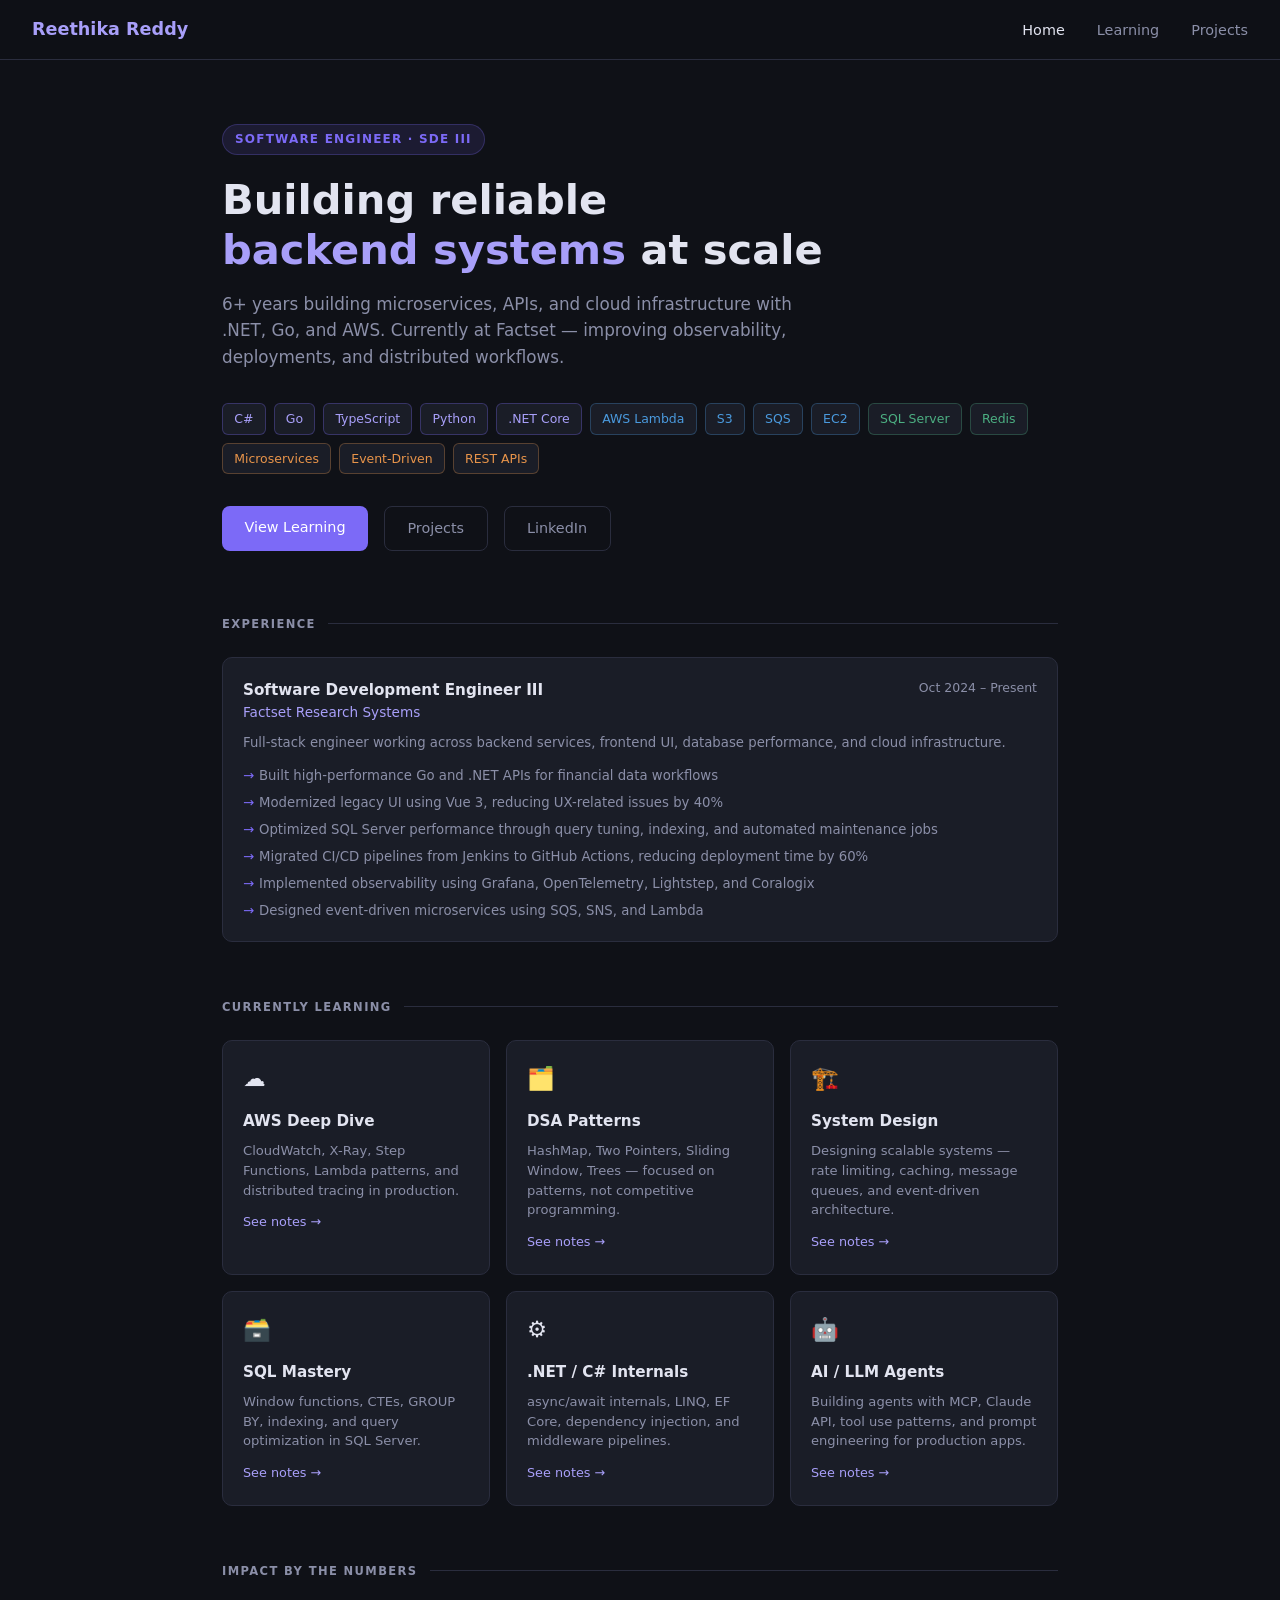
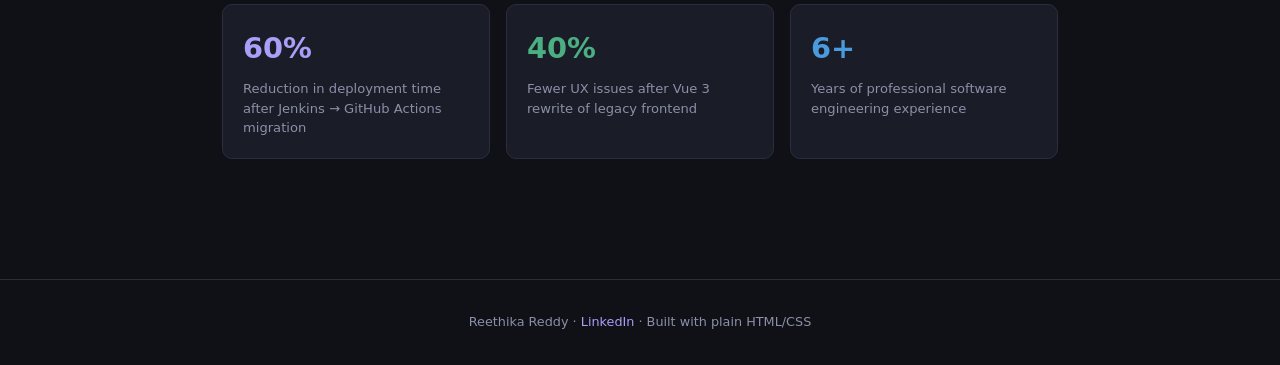
==== index.html @ 79f0c30b "initial portfolio site" ====
<!DOCTYPE html>
<html lang="en">
<head>
  <meta charset="UTF-8" />
  <meta name="viewport" content="width=device-width, initial-scale=1.0" />
  <title>Reethika Reddy — Software Engineer</title>
  <link rel="stylesheet" href="styles.css" />
</head>
<body>

<nav>
  <a class="nav-brand" href="index.html">Reethika Reddy</a>
  <ul class="nav-links">
    <li><a href="index.html" class="active">Home</a></li>
    <li><a href="learning.html">Learning</a></li>
    <li><a href="projects.html">Projects</a></li>
  </ul>
</nav>

<main>

  <!-- HERO -->
  <div class="hero">
    <div class="hero-tag">Software Engineer · SDE III</div>
    <h1>Building reliable<br/><span>backend systems</span> at scale</h1>
    <p>
      6+ years building microservices, APIs, and cloud infrastructure with .NET, Go, and AWS.
      Currently at Factset — improving observability, deployments, and distributed workflows.
    </p>

    <div class="badge-row">
      <span class="badge lang">C#</span>
      <span class="badge lang">Go</span>
      <span class="badge lang">TypeScript</span>
      <span class="badge lang">Python</span>
      <span class="badge lang">.NET Core</span>
      <span class="badge cloud">AWS Lambda</span>
      <span class="badge cloud">S3</span>
      <span class="badge cloud">SQS</span>
      <span class="badge cloud">EC2</span>
      <span class="badge db">SQL Server</span>
      <span class="badge db">Redis</span>
      <span class="badge arch">Microservices</span>
      <span class="badge arch">Event-Driven</span>
      <span class="badge arch">REST APIs</span>
    </div>

    <div class="cta-row">
      <a class="btn btn-primary" href="learning.html">View Learning</a>
      <a class="btn btn-outline" href="projects.html">Projects</a>
      <a class="btn btn-outline" href="https://linkedin.com" target="_blank">LinkedIn</a>
    </div>
  </div>

  <!-- EXPERIENCE -->
  <section>
    <div class="section-title">Experience</div>
    <div class="timeline">

      <div class="exp-card">
        <div class="exp-top">
          <div>
            <div class="exp-role">Software Development Engineer III</div>
            <div class="exp-company">Factset Research Systems</div>
          </div>
          <div class="exp-date">Oct 2024 – Present</div>
        </div>
        <p style="font-size: 0.83rem; color: var(--text-muted); margin-top: 0.5rem; margin-bottom: 0.5rem;">
          Full-stack engineer working across backend services, frontend UI, database performance, and cloud infrastructure.
        </p>
        <ul class="exp-bullets">
          <li>Built high-performance Go and .NET APIs for financial data workflows</li>
          <li>Modernized legacy UI using Vue 3, reducing UX-related issues by 40%</li>
          <li>Optimized SQL Server performance through query tuning, indexing, and automated maintenance jobs</li>
          <li>Migrated CI/CD pipelines from Jenkins to GitHub Actions, reducing deployment time by 60%</li>
          <li>Implemented observability using Grafana, OpenTelemetry, Lightstep, and Coralogix</li>
          <li>Designed event-driven microservices using SQS, SNS, and Lambda</li>
        </ul>
      </div>

    </div>
  </section>

  <!-- WHAT I'M LEARNING -->
  <section>
    <div class="section-title">Currently Learning</div>
    <div class="card-grid">

      <div class="card">
        <div class="card-icon">☁️</div>
        <h3>AWS Deep Dive</h3>
        <p>CloudWatch, X-Ray, Step Functions, Lambda patterns, and distributed tracing in production.</p>
        <a class="card-link" href="learning.html#aws">See notes →</a>
      </div>

      <div class="card">
        <div class="card-icon">🗂️</div>
        <h3>DSA Patterns</h3>
        <p>HashMap, Two Pointers, Sliding Window, Trees — focused on patterns, not competitive programming.</p>
        <a class="card-link" href="learning.html#dsa">See notes →</a>
      </div>

      <div class="card">
        <div class="card-icon">🏗️</div>
        <h3>System Design</h3>
        <p>Designing scalable systems — rate limiting, caching, message queues, and event-driven architecture.</p>
        <a class="card-link" href="learning.html#system-design">See notes →</a>
      </div>

      <div class="card">
        <div class="card-icon">🗃️</div>
        <h3>SQL Mastery</h3>
        <p>Window functions, CTEs, GROUP BY, indexing, and query optimization in SQL Server.</p>
        <a class="card-link" href="learning.html#sql">See notes →</a>
      </div>

      <div class="card">
        <div class="card-icon">⚙️</div>
        <h3>.NET / C# Internals</h3>
        <p>async/await internals, LINQ, EF Core, dependency injection, and middleware pipelines.</p>
        <a class="card-link" href="learning.html#dotnet">See notes →</a>
      </div>

      <div class="card">
        <div class="card-icon">🤖</div>
        <h3>AI / LLM Agents</h3>
        <p>Building agents with MCP, Claude API, tool use patterns, and prompt engineering for production apps.</p>
        <a class="card-link" href="learning.html#ai">See notes →</a>
      </div>

    </div>
  </section>

  <!-- METRICS -->
  <section>
    <div class="section-title">Impact by the numbers</div>
    <div class="card-grid">
      <div class="card">
        <h3 style="font-size:1.8rem; color: var(--accent-light);">60%</h3>
        <p>Reduction in deployment time after Jenkins → GitHub Actions migration</p>
      </div>
      <div class="card">
        <h3 style="font-size:1.8rem; color: var(--green);">40%</h3>
        <p>Fewer UX issues after Vue 3 rewrite of legacy frontend</p>
      </div>
      <div class="card">
        <h3 style="font-size:1.8rem; color: var(--blue);">6+</h3>
        <p>Years of professional software engineering experience</p>
      </div>
    </div>
  </section>

</main>

<footer>
  <p>Reethika Reddy · <a href="https://linkedin.com" target="_blank">LinkedIn</a> · Built with plain HTML/CSS</p>
</footer>

</body>
</html>
---- styles.css ----
* {
  margin: 0;
  padding: 0;
  box-sizing: border-box;
}

:root {
  --bg: #0f1117;
  --surface: #1a1d27;
  --border: #2a2d3e;
  --accent: #7c6af7;
  --accent-light: #a89ff9;
  --text: #e2e4f0;
  --text-muted: #8b8fa8;
  --green: #4caf82;
  --orange: #e8944a;
  --blue: #4a9ade;
}

body {
  font-family: 'Segoe UI', system-ui, -apple-system, sans-serif;
  background: var(--bg);
  color: var(--text);
  line-height: 1.6;
  min-height: 100vh;
}

/* NAV */
nav {
  position: sticky;
  top: 0;
  z-index: 100;
  background: rgba(15, 17, 23, 0.92);
  backdrop-filter: blur(10px);
  border-bottom: 1px solid var(--border);
  padding: 0 2rem;
  display: flex;
  align-items: center;
  justify-content: space-between;
  height: 60px;
}

.nav-brand {
  font-weight: 700;
  font-size: 1.1rem;
  color: var(--accent-light);
  text-decoration: none;
}

.nav-links {
  display: flex;
  gap: 2rem;
  list-style: none;
}

.nav-links a {
  color: var(--text-muted);
  text-decoration: none;
  font-size: 0.9rem;
  transition: color 0.2s;
}

.nav-links a:hover,
.nav-links a.active {
  color: var(--text);
}

/* MAIN LAYOUT */
main {
  max-width: 900px;
  margin: 0 auto;
  padding: 4rem 2rem;
}

/* HERO */
.hero {
  margin-bottom: 4rem;
}

.hero-tag {
  display: inline-block;
  font-size: 0.75rem;
  font-weight: 600;
  letter-spacing: 0.1em;
  text-transform: uppercase;
  color: var(--accent);
  background: rgba(124, 106, 247, 0.12);
  border: 1px solid rgba(124, 106, 247, 0.25);
  padding: 0.3rem 0.75rem;
  border-radius: 99px;
  margin-bottom: 1.25rem;
}

.hero h1 {
  font-size: 2.6rem;
  font-weight: 700;
  line-height: 1.2;
  margin-bottom: 1rem;
}

.hero h1 span {
  color: var(--accent-light);
}

.hero p {
  font-size: 1.05rem;
  color: var(--text-muted);
  max-width: 580px;
  margin-bottom: 2rem;
}

.badge-row {
  display: flex;
  flex-wrap: wrap;
  gap: 0.5rem;
  margin-bottom: 2rem;
}

.badge {
  font-size: 0.78rem;
  padding: 0.3rem 0.7rem;
  border-radius: 6px;
  border: 1px solid var(--border);
  color: var(--text-muted);
  background: var(--surface);
}

.badge.lang { border-color: rgba(124, 106, 247, 0.3); color: var(--accent-light); }
.badge.cloud { border-color: rgba(74, 154, 222, 0.3); color: var(--blue); }
.badge.db   { border-color: rgba(76, 175, 130, 0.3); color: var(--green); }
.badge.arch { border-color: rgba(232, 148, 74, 0.3); color: var(--orange); }

.cta-row {
  display: flex;
  gap: 1rem;
  flex-wrap: wrap;
}

.btn {
  display: inline-block;
  padding: 0.6rem 1.4rem;
  border-radius: 8px;
  font-size: 0.9rem;
  font-weight: 500;
  text-decoration: none;
  transition: all 0.2s;
}

.btn-primary {
  background: var(--accent);
  color: #fff;
}

.btn-primary:hover { background: var(--accent-light); color: var(--bg); }

.btn-outline {
  border: 1px solid var(--border);
  color: var(--text-muted);
}

.btn-outline:hover { border-color: var(--accent); color: var(--accent-light); }

/* SECTION */
section {
  margin-bottom: 3.5rem;
}

.section-title {
  font-size: 0.72rem;
  font-weight: 700;
  letter-spacing: 0.12em;
  text-transform: uppercase;
  color: var(--text-muted);
  margin-bottom: 1.5rem;
  display: flex;
  align-items: center;
  gap: 0.75rem;
}

.section-title::after {
  content: '';
  flex: 1;
  height: 1px;
  background: var(--border);
}

/* CARDS */
.card-grid {
  display: grid;
  grid-template-columns: repeat(auto-fill, minmax(260px, 1fr));
  gap: 1rem;
}

.card {
  background: var(--surface);
  border: 1px solid var(--border);
  border-radius: 10px;
  padding: 1.25rem;
  transition: border-color 0.2s;
}

.card:hover { border-color: var(--accent); }

.card-icon {
  font-size: 1.4rem;
  margin-bottom: 0.75rem;
}

.card h3 {
  font-size: 0.95rem;
  font-weight: 600;
  margin-bottom: 0.5rem;
}

.card p {
  font-size: 0.82rem;
  color: var(--text-muted);
  line-height: 1.5;
}

.card-link {
  display: inline-block;
  margin-top: 0.75rem;
  font-size: 0.8rem;
  color: var(--accent-light);
  text-decoration: none;
}

.card-link:hover { text-decoration: underline; }

/* TOPIC LIST (learning page) */
.topic-group {
  margin-bottom: 2.5rem;
}

.topic-group-header {
  display: flex;
  align-items: center;
  gap: 0.75rem;
  margin-bottom: 1rem;
}

.topic-group-header .icon {
  font-size: 1.2rem;
}

.topic-group-header h2 {
  font-size: 1rem;
  font-weight: 600;
}

.topic-list {
  list-style: none;
  display: flex;
  flex-direction: column;
  gap: 0.5rem;
}

.topic-item {
  background: var(--surface);
  border: 1px solid var(--border);
  border-radius: 8px;
  padding: 0.85rem 1.1rem;
  display: flex;
  align-items: flex-start;
  gap: 0.75rem;
}

.topic-item .dot {
  width: 8px;
  height: 8px;
  border-radius: 50%;
  margin-top: 6px;
  flex-shrink: 0;
  background: var(--accent);
}

.topic-item .dot.green { background: var(--green); }
.topic-item .dot.blue  { background: var(--blue); }
.topic-item .dot.orange{ background: var(--orange); }

.topic-item .t-title {
  font-size: 0.88rem;
  font-weight: 500;
  margin-bottom: 0.2rem;
}

.topic-item .t-desc {
  font-size: 0.78rem;
  color: var(--text-muted);
}

/* EXPERIENCE TIMELINE */
.timeline {
  display: flex;
  flex-direction: column;
  gap: 1.25rem;
}

.exp-card {
  background: var(--surface);
  border: 1px solid var(--border);
  border-radius: 10px;
  padding: 1.25rem;
}

.exp-top {
  display: flex;
  justify-content: space-between;
  align-items: flex-start;
  margin-bottom: 0.5rem;
  flex-wrap: wrap;
  gap: 0.5rem;
}

.exp-role {
  font-size: 0.95rem;
  font-weight: 600;
}

.exp-company {
  color: var(--accent-light);
  font-size: 0.85rem;
}

.exp-date {
  font-size: 0.78rem;
  color: var(--text-muted);
}

.exp-bullets {
  list-style: none;
  margin-top: 0.75rem;
  display: flex;
  flex-direction: column;
  gap: 0.35rem;
}

.exp-bullets li {
  font-size: 0.83rem;
  color: var(--text-muted);
  padding-left: 1rem;
  position: relative;
}

.exp-bullets li::before {
  content: '→';
  position: absolute;
  left: 0;
  color: var(--accent);
}

/* FOOTER */
footer {
  border-top: 1px solid var(--border);
  text-align: center;
  padding: 2rem;
  font-size: 0.8rem;
  color: var(--text-muted);
}

footer a {
  color: var(--accent-light);
  text-decoration: none;
}

/* RESPONSIVE */
@media (max-width: 600px) {
  nav { padding: 0 1rem; }
  .nav-links { gap: 1.25rem; }
  main { padding: 2rem 1rem; }
  .hero h1 { font-size: 1.9rem; }
  .card-grid { grid-template-columns: 1fr; }
}
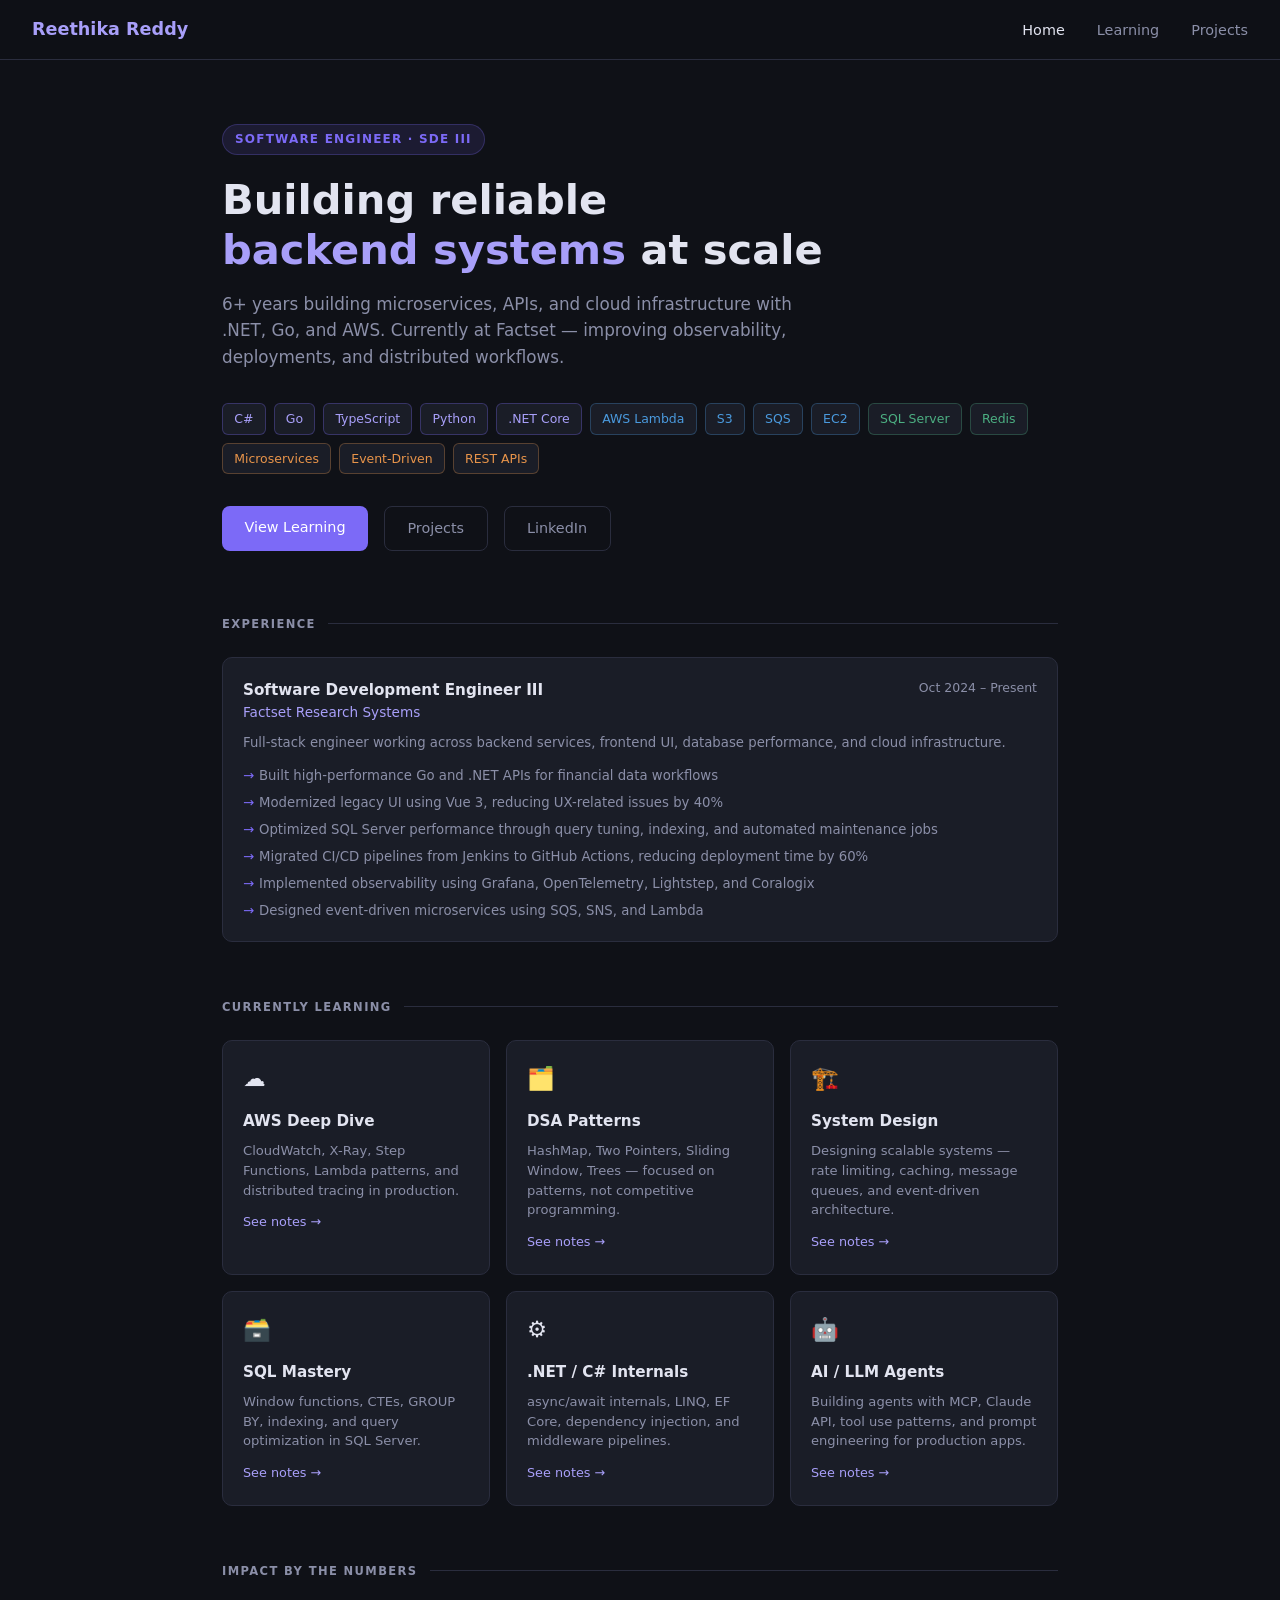
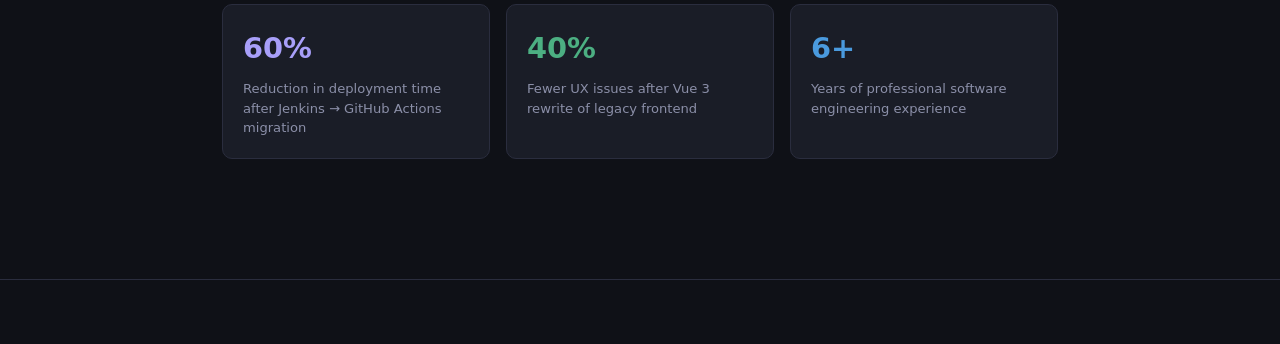
==== commit def7f1ae: "remove footer" ====
--- a/index.html
+++ b/index.html
@@ -152,9 +152,7 @@
 
 </main>
 
-<footer>
-  <p>Reethika Reddy · <a href="https://linkedin.com" target="_blank">LinkedIn</a> · Built with plain HTML/CSS</p>
-</footer>
+<footer></footer>
 
 </body>
 </html>
